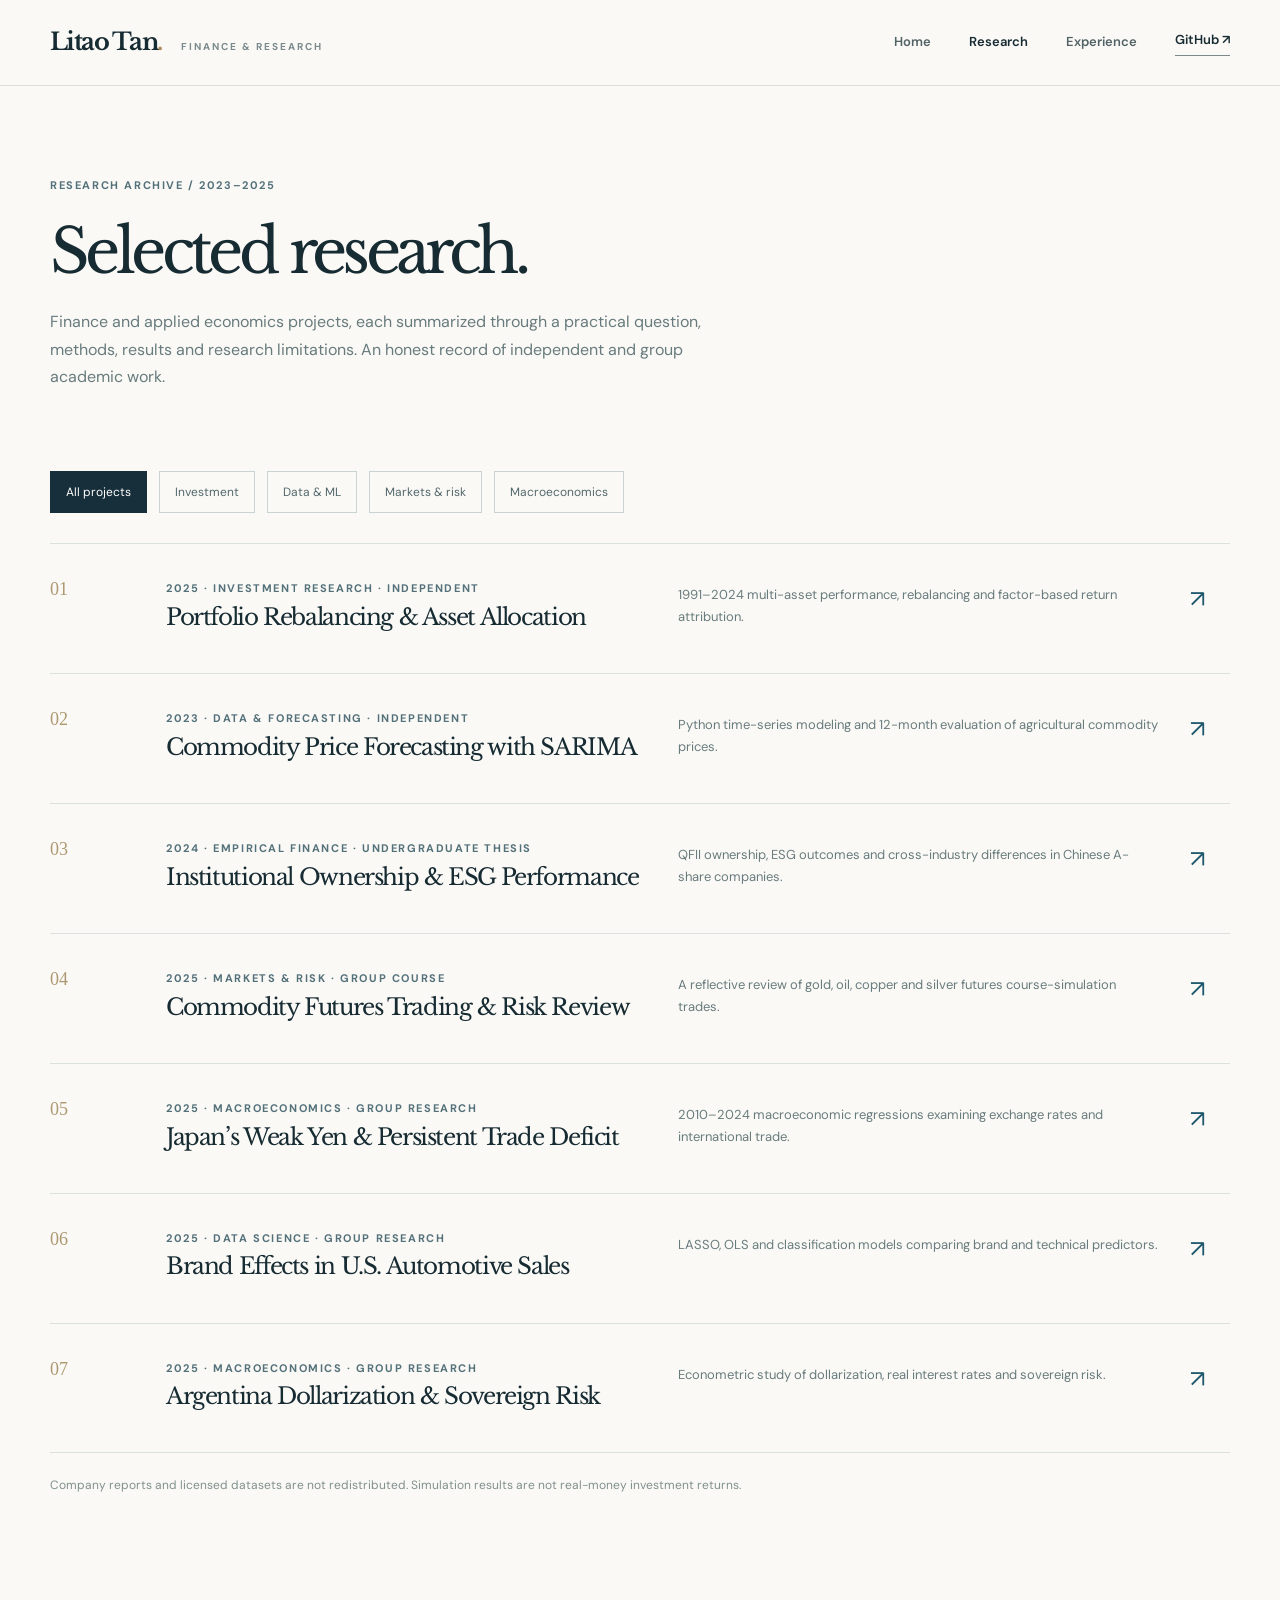
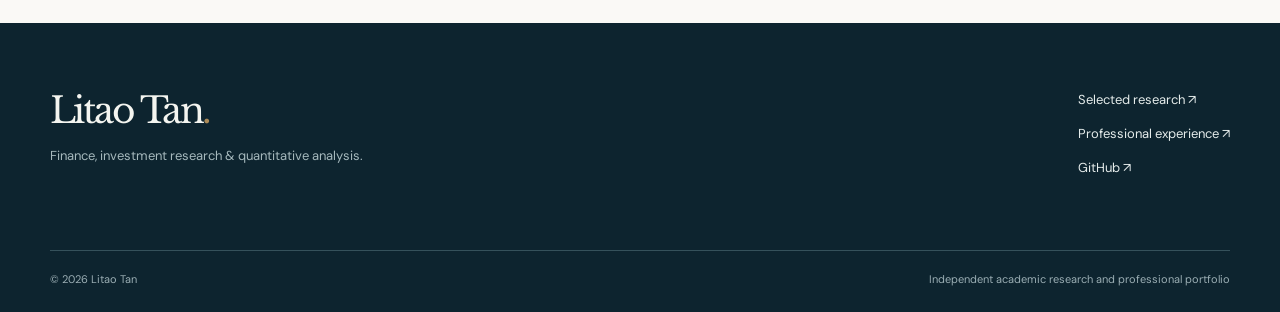
==== research.html @ 5efe3948 "Add files via upload" ====
<!doctype html><html lang="en"><head><meta charset="utf-8"><meta name="viewport" content="width=device-width, initial-scale=1"><meta name="theme-color" content="#faf9f6"><meta name="description" content="Seven finance, economics and quantitative research projects by Litao Tan."><link rel="icon" href="assets/favicon.svg" type="image/svg+xml"><link rel="stylesheet" href="assets/style.css"><title>Research Archive | Litao Tan</title></head><body><header class="header"><div class="container nav">
      <a class="brand" href="index.html" aria-label="Litao Tan, home"><span class="brand-name">Litao Tan<span class="brand-period">.</span></span><span class="brand-detail">FINANCE &amp; RESEARCH</span></a>
      <button class="hamburger" type="button" aria-label="Toggle navigation" aria-expanded="false">☰</button>
      <nav class="navlinks" aria-label="Main navigation"><a  href="index.html">Home</a><a class="nav-active" href="research.html">Research</a><a  href="career.html">Experience</a><a class="nav-outer" href="https://github.com/Litao-Tan" rel="noopener noreferrer" target="_blank">GitHub <span aria-hidden="true">↗</span></a></nav>
    </div></header><main><section class="library-intro"><div class="container"><div class="eyebrow">Research archive / 2023–2025</div><h1>Selected research.</h1><p>Finance and applied economics projects, each summarized through a practical question, methods, results and research limitations. An honest record of independent and group academic work.</p></div></section><section class="library-layout"><div class="container"><div class="filters" role="group" aria-label="Filter research by topic"><button type="button" class="filter active" data-filter="all" aria-pressed="true">All projects</button><button type="button" class="filter" data-filter="investment" aria-pressed="false">Investment</button><button type="button" class="filter" data-filter="data" aria-pressed="false">Data &amp; ML</button><button type="button" class="filter" data-filter="markets" aria-pressed="false">Markets &amp; risk</button><button type="button" class="filter" data-filter="macro" aria-pressed="false">Macroeconomics</button></div><div><a class="archive-row" href="projects/portfolio-rebalancing.html" data-category="investment"><div class="archive-n">01</div><div><div class="meta">2025 · Investment research · Independent</div><h2>Portfolio Rebalancing & Asset Allocation</h2></div><div class="archive-summary"><p>1991–2024 multi-asset performance, rebalancing and factor-based return attribution.</p></div><span class="archive-arrow">↗</span></a>
<a class="archive-row" href="projects/hog-price-forecasting.html" data-category="data"><div class="archive-n">02</div><div><div class="meta">2023 · Data & forecasting · Independent</div><h2>Commodity Price Forecasting with SARIMA</h2></div><div class="archive-summary"><p>Python time-series modeling and 12-month evaluation of agricultural commodity prices.</p></div><span class="archive-arrow">↗</span></a>
<a class="archive-row" href="projects/qfii-esg.html" data-category="investment"><div class="archive-n">03</div><div><div class="meta">2024 · Empirical finance · Undergraduate thesis</div><h2>Institutional Ownership & ESG Performance</h2></div><div class="archive-summary"><p>QFII ownership, ESG outcomes and cross-industry differences in Chinese A-share companies.</p></div><span class="archive-arrow">↗</span></a>
<a class="archive-row" href="projects/futures-trading.html" data-category="markets"><div class="archive-n">04</div><div><div class="meta">2025 · Markets & risk · Group course</div><h2>Commodity Futures Trading & Risk Review</h2></div><div class="archive-summary"><p>A reflective review of gold, oil, copper and silver futures course-simulation trades.</p></div><span class="archive-arrow">↗</span></a>
<a class="archive-row" href="projects/japan-trade.html" data-category="macro"><div class="archive-n">05</div><div><div class="meta">2025 · Macroeconomics · Group research</div><h2>Japan’s Weak Yen & Persistent Trade Deficit</h2></div><div class="archive-summary"><p>2010–2024 macroeconomic regressions examining exchange rates and international trade.</p></div><span class="archive-arrow">↗</span></a>
<a class="archive-row" href="projects/automotive-brand.html" data-category="data"><div class="archive-n">06</div><div><div class="meta">2025 · Data science · Group research</div><h2>Brand Effects in U.S. Automotive Sales</h2></div><div class="archive-summary"><p>LASSO, OLS and classification models comparing brand and technical predictors.</p></div><span class="archive-arrow">↗</span></a>
<a class="archive-row" href="projects/argentina-dollarization.html" data-category="macro"><div class="archive-n">07</div><div><div class="meta">2025 · Macroeconomics · Group research</div><h2>Argentina Dollarization & Sovereign Risk</h2></div><div class="archive-summary"><p>Econometric study of dollarization, real interest rates and sovereign risk.</p></div><span class="archive-arrow">↗</span></a></div><p class="library-note">Company reports and licensed datasets are not redistributed. Simulation results are not real-money investment returns.</p></div></section></main><footer class="footer"><div class="container footer-grid"><div><div class="footer-name">Litao Tan<span class="brand-period">.</span></div><p>Finance, investment research &amp; quantitative analysis.</p></div><div class="footer-right"><a href="research.html">Selected research ↗</a><a href="career.html">Professional experience ↗</a><a href="https://github.com/Litao-Tan" rel="noopener noreferrer" target="_blank">GitHub ↗</a></div></div><div class="container footer-base"><span>© 2026 Litao Tan</span><span>Independent academic research and professional portfolio</span></div></footer><script defer src="assets/site.js"></script></body></html>
---- assets/style.css ----
@import url('https://fonts.googleapis.com/css2?family=DM+Sans:wght@400;450;500;600;650;700&family=Libre+Baskerville:wght@400;700&display=swap');
:root{--paper:#faf9f6;--cream:#f5f3ed;--white:#fff;--ink:#172b32;--navy:#172f3b;--navy2:#0d242f;--muted:#5f7073;--line:#dbded9;--gold:#ad8b58;--teal:#1d586c;--accent:#a98855;--shadow:0 12px 30px rgba(27,51,62,.08)}
*{box-sizing:border-box}html{scroll-behavior:smooth}body{margin:0;background:var(--paper);color:var(--ink);font:16px/1.7 'DM Sans',-apple-system,BlinkMacSystemFont,'Segoe UI',sans-serif;-webkit-font-smoothing:antialiased}a{color:inherit;text-decoration:none}button{font:inherit;cursor:pointer}img,svg{max-width:100%;display:block}::selection{background:#d5c3a1}a:focus-visible,button:focus-visible{outline:3px solid var(--gold);outline-offset:4px}.container{width:min(1180px,calc(100% - 84px));margin-inline:auto}.serif{font-family:'Libre Baskerville',Georgia,serif}.mini-bar{display:none}
/* restrained navigation */
.header{position:sticky;top:0;z-index:30;background:rgba(250,249,246,.97);backdrop-filter:blur(14px);border-bottom:1px solid var(--line)}.nav{min-height:85px;display:flex;justify-content:space-between;align-items:center;gap:35px}.brand{display:flex;align-items:baseline;gap:20px}.brand-name{font-family:'Libre Baskerville',Georgia,serif;font-size:24px;letter-spacing:-.065em;font-weight:700;white-space:nowrap}.brand-period{color:var(--gold)}.brand-detail{color:#7a898b;font-size:10px;letter-spacing:.2em;font-weight:700;white-space:nowrap}.navlinks{display:flex;align-items:center;gap:38px}.navlinks a{font-size:13px;font-weight:600;color:#526365;transition:color .15s}.navlinks a:hover,.navlinks a.nav-active{color:var(--ink)}.navlinks .nav-outer{color:var(--ink);border-bottom:1px solid #7c8988;padding-bottom:4px}.hamburger{display:none;background:none;border:0;font-size:22px}
/* homepage */
.eyebrow,.kicker,.meta{color:#54717a;font-size:11px;font-weight:700;text-transform:uppercase;letter-spacing:.145em}.v2-hero{padding:114px 0 115px;background:var(--paper)}.hero-wrap{display:grid;grid-template-columns:minmax(0,1.7fr) minmax(300px,.65fr);gap:110px;align-items:end}.v2-hero h1{font-family:'Libre Baskerville',Georgia,serif;font-weight:400;font-size:clamp(46px,5.1vw,76px);letter-spacing:-.07em;line-height:1.17;margin:33px 0 31px}.v2-hero h1 em{font-style:normal;color:#9a8258}.hero-description{font-size:18px;color:#536568;max-width:650px;line-height:1.8;margin:0}.intro-actions{display:flex;align-items:center;flex-wrap:wrap;gap:34px;margin-top:40px}.text-link{font-size:13px;font-weight:700;letter-spacing:.005em;display:inline-flex;align-items:center;gap:16px;border-bottom:1px solid var(--ink);padding:0 0 10px}.text-link:hover{gap:21px}.text-link.subtle{color:#657577;border-color:#a5b1ad}.hero-aside{border-left:2px solid #bea980;padding-left:30px;margin-bottom:8px}.hero-aside .aside-label{font-size:11px;letter-spacing:.15em;color:#9e895d;text-transform:uppercase;font-weight:700}.hero-aside h2{font-family:'Libre Baskerville',Georgia,serif;font-size:22px;line-height:1.5;font-weight:400;letter-spacing:-.04em;margin:13px 0 20px}.hero-aside p{color:#6f8080;line-height:1.9;font-size:13px;margin:0}.hero-subline{margin-top:31px;display:flex;gap:12px;align-items:center;color:#7a8887;font-size:12px}.small-dot{width:5px;height:5px;border-radius:50%;background:var(--gold)}
.work-section{padding:104px 0 116px;border-top:1px solid var(--line);background:#fff}.section-heading{display:flex;justify-content:space-between;gap:35px;align-items:end;margin-bottom:45px}.section-heading h2,.simple-heading{font:400 clamp(34px,3.2vw,49px)/1.25 'Libre Baskerville',Georgia,serif;letter-spacing:-.065em;margin:14px 0 0}.section-heading p{max-width:345px;color:#72817e;margin:0;font-size:14px;line-height:1.8}.feature-card{display:grid;grid-template-columns:1.05fr .95fr;min-height:408px;background:#f2f5f3;border:1px solid #e1e7e3;overflow:hidden}.feature-figure{padding:40px 34px;display:flex;justify-content:center;align-items:center;border-right:1px solid #dfe6e2}.feature-figure img{max-width:100%;width:100%;height:auto;max-height:320px;object-fit:contain}.feature-story{padding:57px 58px;display:flex;flex-direction:column;align-items:start;justify-content:center}.feature-story h3{font:400 clamp(27px,2.9vw,40px)/1.28 'Libre Baskerville',Georgia,serif;letter-spacing:-.06em;margin:20px 0 19px}.feature-story p{color:#53686b;line-height:1.86;font-size:15px;margin:0 0 26px}.feature-measure{display:flex;gap:13px;align-items:center;border-top:1px solid #cddbd7;width:100%;padding-top:19px;margin:2px 0 31px}.feature-measure strong{font:400 28px/1 Georgia,serif}.feature-measure span{font-size:12px;line-height:1.4;color:#6f8081}.secondary-cards{display:grid;grid-template-columns:repeat(2,1fr);gap:24px;margin-top:25px}.secondary-card{display:grid;grid-template-columns:180px 1fr;align-items:center;gap:29px;padding:28px 28px 28px 15px;background:var(--paper);border:1px solid var(--line);min-height:224px;transition:border .15s}.secondary-card:hover,.feature-card:hover{border-color:#a2b3ad}.secondary-card .side-figure{width:180px;display:flex;align-items:center;justify-content:center}.secondary-card img{width:100%;height:140px;object-fit:contain}.secondary-card h3{font:400 22px/1.35 'Libre Baskerville',Georgia,serif;letter-spacing:-.045em;margin:10px 0}.secondary-card p{font-size:13px;line-height:1.65;color:#687979;margin:0 0 12px}.card-link{color:var(--teal);font-size:12px;font-weight:700}.more-work{display:flex;justify-content:flex-end;margin-top:30px}
/* experience */
.about-section{padding:105px 0 110px;background:var(--cream)}.experience-head{display:grid;grid-template-columns:.8fr 1.2fr;gap:65px;margin-bottom:38px}.experience-head p{font-size:15px;color:#647370;max-width:590px;margin:32px 0 0}.experience-list{border-top:1px solid #d2d6d0}.exp-line{display:grid;grid-template-columns:105px 1.1fr 1fr;gap:25px;border-bottom:1px solid #d2d6d0;padding:27px 0;align-items:start}.exp-line .year{font-size:12px;color:#7e8784;margin-top:5px}.exp-line h3{font-weight:600;font-size:16px;margin:0;line-height:1.5}.exp-line .org{color:#61716e;font-size:14px}.exp-line p{font-size:13px;color:#6a7874;line-height:1.7;margin:5px 0 0}.about-link{margin-top:32px}
.tool-section{padding:108px 0;background:#fff}.tools-layout{display:grid;grid-template-columns:1fr 1.25fr;gap:90px}.tools-layout .simple-heading{max-width:380px}.tools-layout .summary{font-size:15px;color:#687a7c;margin-top:20px;max-width:370px}.tool-rows{border-top:1px solid var(--line)}.tool-row{display:grid;grid-template-columns:155px 1fr;gap:22px;border-bottom:1px solid var(--line);padding:24px 0}.tool-row strong{font-size:13px;color:#263d43}.tool-row span{color:#657679;font-size:14px}
.end-section{padding:94px 0 105px;background:#f3f2ed;border-top:1px solid var(--line)}.end-content{display:grid;grid-template-columns:1fr 1fr;gap:90px;align-items:start}.end-content h2{font:400 35px/1.3 'Libre Baskerville',Georgia,serif;letter-spacing:-.05em;margin:18px 0 18px}.end-content p{font-size:14px;color:#647575}.end-content .end-institution{padding:18px 0;border-bottom:1px solid #d4d8d1}.end-content .end-institution:first-child{border-top:1px solid #d4d8d1}.end-institution strong{display:block;font-size:15px}.end-institution span{display:block;font-size:13px;color:#6c7977;margin-top:2px}
.footer{background:var(--navy2);color:#f4f5f0;padding:66px 0 23px}.footer-grid{display:flex;justify-content:space-between;gap:70px}.footer-name{font:400 36px/1.2 'Libre Baskerville',Georgia,serif;letter-spacing:-.07em}.footer-grid p{color:#a6b9bd;font-size:13px}.footer-right{display:flex;flex-direction:column;gap:12px;align-items:flex-start}.footer-right a{font-size:13px;color:#e5eceb}.footer-right a:hover{color:#dbc299}.footer-base{border-top:1px solid #35515b;margin-top:70px;padding-top:19px;font-size:11px;display:flex;justify-content:space-between;color:#9baeb4;gap:25px}
/* all-projects archive */
.library-intro{padding:90px 0 65px}.library-intro h1{font:400 clamp(42px,4.8vw,69px)/1.2 'Libre Baskerville',Georgia,serif;letter-spacing:-.075em;margin:20px 0}.library-intro p{max-width:690px;font-size:16px;color:#687b7d}.library-layout{padding-bottom:115px}.filters{display:flex;gap:12px;flex-wrap:wrap;margin-bottom:30px}.filter{background:transparent;color:#53686b;border:1px solid #c9d3d2;padding:10px 15px;font-size:12px}.filter:hover,.filter.active{background:var(--navy);border-color:var(--navy);color:white}.archive-row{display:grid;grid-template-columns:86px 1fr 1fr 40px;gap:30px;padding:35px 0;border-top:1px solid #dbe2de;align-items:start}.archive-row:last-child{border-bottom:1px solid #dbe2de}.archive-row .archive-n{font:400 18px Georgia,serif;color:#ad9871}.archive-row h2{font:400 23px/1.4 'Libre Baskerville',Georgia,serif;letter-spacing:-.06em;margin:3px 0 5px}.archive-row p{font-size:13px;color:#697c7d;margin:5px 0}.archive-row .archive-arrow{font-size:24px;color:var(--teal)}.archive-row[hidden]{display:none!important}.library-note{font-size:12px;color:#81908d;margin-top:22px}
/* existing detailed project pages, professionally reset */
.detailtop{background:var(--navy);color:#fff;padding:68px 0 74px}.detailtop h1{font:400 clamp(42px,4.6vw,64px)/1.22 'Libre Baskerville',Georgia,serif;letter-spacing:-.065em;max-width:930px;margin:21px 0}.detailtop .intro{font-size:17px;color:#c7d5d7;max-width:760px;line-height:1.8}.detailtop .eyebrow,.eyebrow.light{color:#d1b783}.backlink{font-size:13px;color:#bfd0d4;display:inline-flex;margin-bottom:36px}.detailsub{display:flex;gap:25px;flex-wrap:wrap;font-size:12px;color:#b6ccd0;letter-spacing:.07em;text-transform:uppercase;margin-top:30px}.detailbody{display:grid;grid-template-columns:230px minmax(0,1fr);gap:90px;padding-top:90px;padding-bottom:110px}.detailside{position:sticky;top:120px;align-self:start}.sidelabel{font-size:11px;color:var(--teal);font-weight:700;letter-spacing:.12em;margin:0 0 16px}.detailmetrics{margin-bottom:38px}.metric{padding:18px 0;border-top:1px solid var(--line)}.metric strong{font:400 27px Georgia,serif;display:block}.metric span{color:#728385;font-size:12px}.smalltags{display:flex;gap:7px;flex-wrap:wrap}.smalltags span{background:#eaf0ee;padding:5px 9px;font-size:11px;color:#4d6972}.detailsection{margin-bottom:53px}.detailsection h2{font:400 29px/1.45 'Libre Baskerville',Georgia,serif;letter-spacing:-.045em;margin:15px 0 20px}.detailsection p,.detailsection li{color:#596e72;font-size:15px;line-height:1.85}.detailsection li{margin-bottom:12px}.figure{padding:26px;background:#fff;border:1px solid var(--line);margin:20px 0 50px}.figure img{width:100%;object-fit:contain;max-height:430px}.figcap,.disclaimer{font-size:12px;color:#78888a}.note-box{padding:24px;background:#f0f2ee;border-left:3px solid #b99b66;font-size:13px;color:#637674;line-height:1.9}.arrowlink{font-size:13px;font-weight:700;color:var(--teal);display:inline-flex;gap:10px;align-items:center}.arrowlink:hover{text-decoration:underline}.btn{display:inline-block;font-size:13px;padding:14px 18px;border:1px solid var(--navy)}.btn.dark{background:var(--navy);color:#fff}
/* career / professional profile */
.career-layout{display:grid;grid-template-columns:240px 1fr;gap:90px;padding-top:82px;padding-bottom:100px}.career-sidebar{position:sticky;top:130px;align-self:start;border-top:2px solid #b89c6d;padding-top:21px}.career-sidebar p{font-size:13px;color:#61757b}.career-main{min-width:0}.career-section{border-bottom:1px solid var(--line);padding-bottom:42px;margin-bottom:42px}.career-section:last-child{border-bottom:0}.career-section h2{font:400 30px/1.4 'Libre Baskerville',Georgia,serif;letter-spacing:-.055em;margin:18px 0}.career-section>p{color:#536a70;font-size:15px;line-height:1.85}.career-job{margin:28px 0}.career-date{font-size:11px;font-weight:700;letter-spacing:.1em;color:#7b8a88}.career-job h3{font-size:17px;font-weight:700;margin:6px 0 4px}.exporg{font-size:13px;color:var(--teal);font-weight:600}.career-job p{color:#62767a;font-size:14px}.career-skillgrid{display:grid;grid-template-columns:1fr 1fr;gap:18px;margin:24px 0}.career-skillgrid>div{background:#fff;border:1px solid var(--line);padding:22px}.career-skillgrid h3{font-size:14px;margin:0 0 8px}.career-skillgrid p{font-size:13px;color:#63777a;margin:0}
@media(max-width:1100px){.container{width:min(1180px,calc(100% - 54px))}.hero-wrap{gap:60px}.v2-hero h1{font-size:clamp(43px,5.3vw,66px)}.secondary-card{grid-template-columns:140px 1fr;gap:19px}.secondary-card .side-figure{width:140px}.feature-story{padding:35px}}
@media(max-width:800px){.hero-wrap,.tools-layout,.end-content,.experience-head{grid-template-columns:1fr;gap:33px}.v2-hero{padding:83px 0 86px}.hero-aside{max-width:450px}.feature-card{grid-template-columns:1fr}.feature-figure{border-right:0;border-bottom:1px solid #dfe6e2;padding:35px;max-height:360px}.secondary-cards{grid-template-columns:1fr}.secondary-card{grid-template-columns:180px 1fr}.secondary-card .side-figure{width:180px}.about-section,.work-section,.tool-section{padding:80px 0}.experience-head p{margin:0}.detailbody,.career-layout{gap:35px;grid-template-columns:1fr}.detailside,.career-sidebar{position:static}.archive-row{grid-template-columns:48px 1fr 1fr 25px;gap:15px}}
@media(max-width:640px){.container{width:calc(100% - 40px)}.nav{min-height:73px}.brand{gap:9px}.brand-name{font-size:20px}.brand-detail{font-size:8px;letter-spacing:.08em}.hamburger{display:block}.navlinks{display:none;position:absolute;top:72px;left:0;right:0;flex-direction:column;align-items:stretch;gap:4px;background:var(--paper);border-bottom:1px solid var(--line);padding:14px 20px 22px}.navlinks.open{display:flex}.navlinks a{padding:11px 0}.v2-hero{padding:63px 0 73px}.v2-hero h1{font-size:clamp(38px,10.2vw,55px);line-height:1.23;margin:22px 0}.hero-description{font-size:16px}.hero-aside{margin-top:12px;padding-left:22px}.intro-actions{gap:21px}.section-heading{display:block}.section-heading p{margin-top:14px}.section-heading h2,.simple-heading{font-size:34px}.feature-story{padding:32px 25px 35px}.feature-story h3{font-size:27px}.feature-figure{padding:22px}.secondary-card{grid-template-columns:1fr;gap:0;padding:17px}.secondary-card .side-figure{width:100%;height:160px}.secondary-card img{height:145px}.secondary-card h3{font-size:22px}.secondary-card .secondary-story{padding:8px}.exp-line{grid-template-columns:70px 1fr;gap:11px}.exp-line .org{grid-column:2}.tool-row{grid-template-columns:1fr;gap:6px}.end-content{gap:30px}.end-section{padding:75px 0}.footer-grid,.footer-base{display:block}.footer-right{margin-top:30px}.footer-base span{display:block;margin-top:8px}.library-intro{padding:63px 0 48px}.archive-row{grid-template-columns:28px 1fr 20px;gap:10px}.archive-row .archive-summary{grid-column:2}.archive-row .archive-arrow{grid-column:3;grid-row:1}.archive-row h2{font-size:20px}.detailtop{padding:45px 0 55px}.detailtop h1{font-size:37px}.detailbody{padding:53px 0}.detailsection h2{font-size:25px}.career-layout{padding:53px 0}.career-skillgrid{grid-template-columns:1fr}}
@media(prefers-reduced-motion:reduce){html{scroll-behavior:auto}*,*:before,*:after{transition:none!important}}
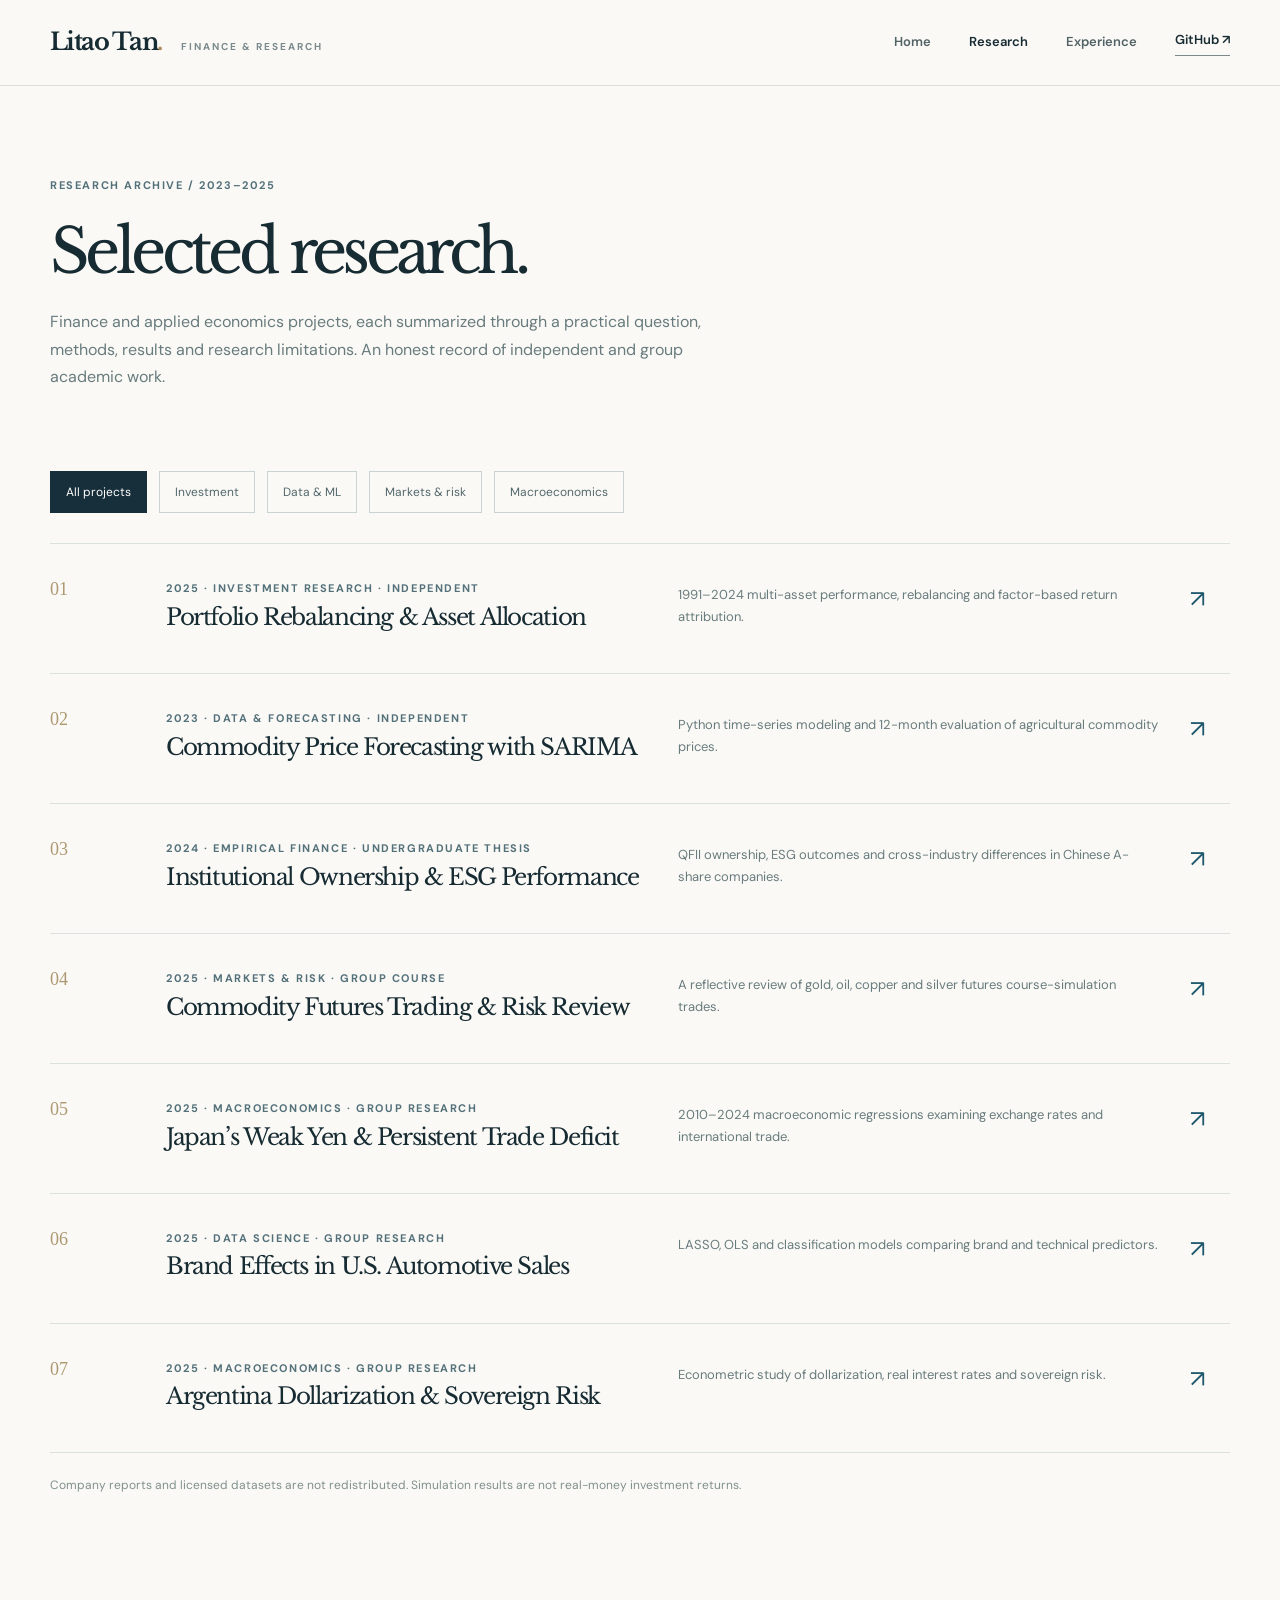
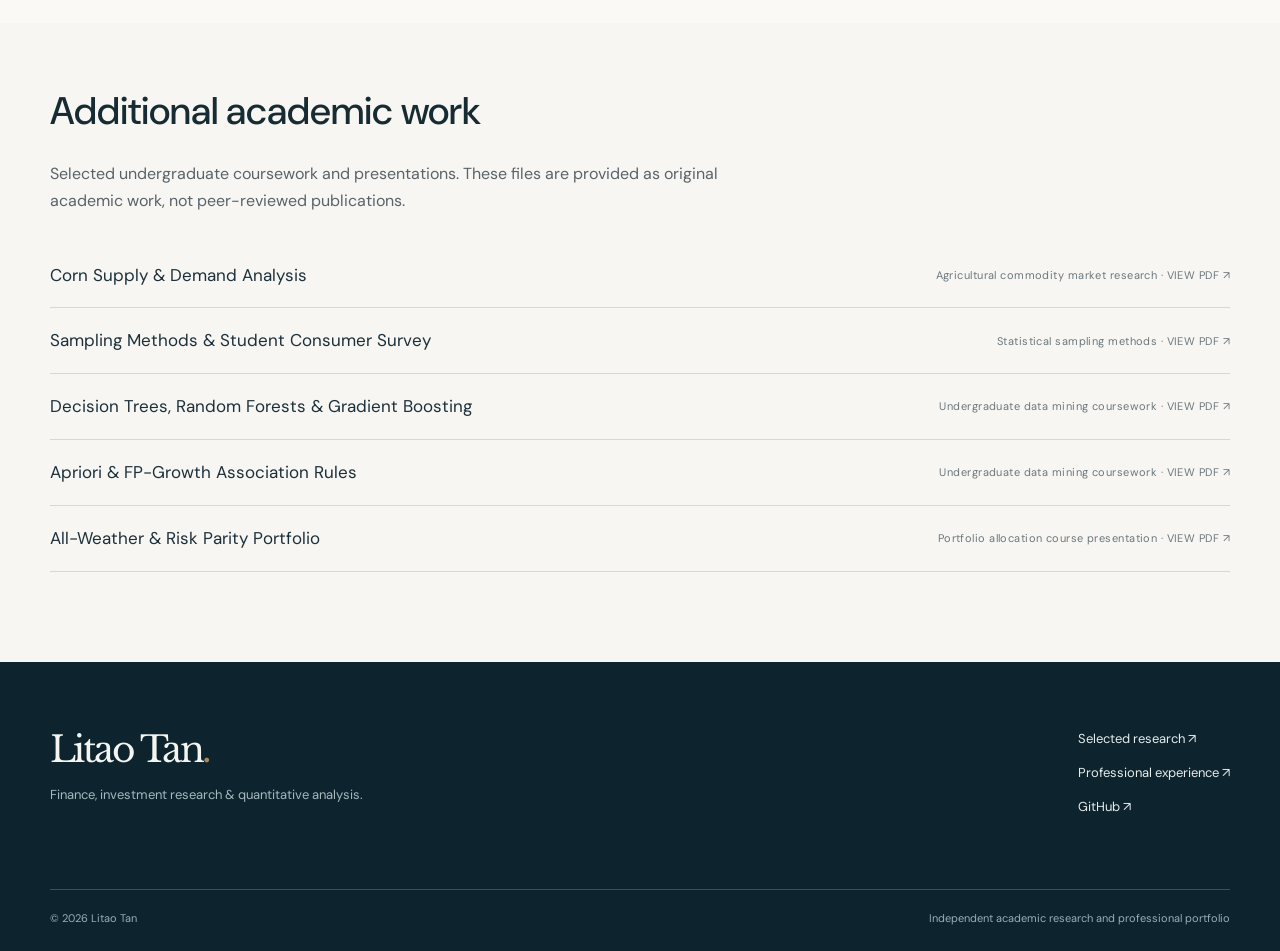
==== commit 4fdef4c6: "Add files via upload" ====
--- a/research.html
+++ b/research.html
@@ -1,11 +1,12 @@
-<!doctype html><html lang="en"><head><meta charset="utf-8"><meta name="viewport" content="width=device-width, initial-scale=1"><meta name="theme-color" content="#faf9f6"><meta name="description" content="Seven finance, economics and quantitative research projects by Litao Tan."><link rel="icon" href="assets/favicon.svg" type="image/svg+xml"><link rel="stylesheet" href="assets/style.css"><title>Research Archive | Litao Tan</title></head><body><header class="header"><div class="container nav">
-      <a class="brand" href="index.html" aria-label="Litao Tan, home"><span class="brand-name">Litao Tan<span class="brand-period">.</span></span><span class="brand-detail">FINANCE &amp; RESEARCH</span></a>
-      <button class="hamburger" type="button" aria-label="Toggle navigation" aria-expanded="false">☰</button>
-      <nav class="navlinks" aria-label="Main navigation"><a  href="index.html">Home</a><a class="nav-active" href="research.html">Research</a><a  href="career.html">Experience</a><a class="nav-outer" href="https://github.com/Litao-Tan" rel="noopener noreferrer" target="_blank">GitHub <span aria-hidden="true">↗</span></a></nav>
-    </div></header><main><section class="library-intro"><div class="container"><div class="eyebrow">Research archive / 2023–2025</div><h1>Selected research.</h1><p>Finance and applied economics projects, each summarized through a practical question, methods, results and research limitations. An honest record of independent and group academic work.</p></div></section><section class="library-layout"><div class="container"><div class="filters" role="group" aria-label="Filter research by topic"><button type="button" class="filter active" data-filter="all" aria-pressed="true">All projects</button><button type="button" class="filter" data-filter="investment" aria-pressed="false">Investment</button><button type="button" class="filter" data-filter="data" aria-pressed="false">Data &amp; ML</button><button type="button" class="filter" data-filter="markets" aria-pressed="false">Markets &amp; risk</button><button type="button" class="filter" data-filter="macro" aria-pressed="false">Macroeconomics</button></div><div><a class="archive-row" href="projects/portfolio-rebalancing.html" data-category="investment"><div class="archive-n">01</div><div><div class="meta">2025 · Investment research · Independent</div><h2>Portfolio Rebalancing & Asset Allocation</h2></div><div class="archive-summary"><p>1991–2024 multi-asset performance, rebalancing and factor-based return attribution.</p></div><span class="archive-arrow">↗</span></a>
-<a class="archive-row" href="projects/hog-price-forecasting.html" data-category="data"><div class="archive-n">02</div><div><div class="meta">2023 · Data & forecasting · Independent</div><h2>Commodity Price Forecasting with SARIMA</h2></div><div class="archive-summary"><p>Python time-series modeling and 12-month evaluation of agricultural commodity prices.</p></div><span class="archive-arrow">↗</span></a>
-<a class="archive-row" href="projects/qfii-esg.html" data-category="investment"><div class="archive-n">03</div><div><div class="meta">2024 · Empirical finance · Undergraduate thesis</div><h2>Institutional Ownership & ESG Performance</h2></div><div class="archive-summary"><p>QFII ownership, ESG outcomes and cross-industry differences in Chinese A-share companies.</p></div><span class="archive-arrow">↗</span></a>
-<a class="archive-row" href="projects/futures-trading.html" data-category="markets"><div class="archive-n">04</div><div><div class="meta">2025 · Markets & risk · Group course</div><h2>Commodity Futures Trading & Risk Review</h2></div><div class="archive-summary"><p>A reflective review of gold, oil, copper and silver futures course-simulation trades.</p></div><span class="archive-arrow">↗</span></a>
-<a class="archive-row" href="projects/japan-trade.html" data-category="macro"><div class="archive-n">05</div><div><div class="meta">2025 · Macroeconomics · Group research</div><h2>Japan’s Weak Yen & Persistent Trade Deficit</h2></div><div class="archive-summary"><p>2010–2024 macroeconomic regressions examining exchange rates and international trade.</p></div><span class="archive-arrow">↗</span></a>
-<a class="archive-row" href="projects/automotive-brand.html" data-category="data"><div class="archive-n">06</div><div><div class="meta">2025 · Data science · Group research</div><h2>Brand Effects in U.S. Automotive Sales</h2></div><div class="archive-summary"><p>LASSO, OLS and classification models comparing brand and technical predictors.</p></div><span class="archive-arrow">↗</span></a>
-<a class="archive-row" href="projects/argentina-dollarization.html" data-category="macro"><div class="archive-n">07</div><div><div class="meta">2025 · Macroeconomics · Group research</div><h2>Argentina Dollarization & Sovereign Risk</h2></div><div class="archive-summary"><p>Econometric study of dollarization, real interest rates and sovereign risk.</p></div><span class="archive-arrow">↗</span></a></div><p class="library-note">Company reports and licensed datasets are not redistributed. Simulation results are not real-money investment returns.</p></div></section></main><footer class="footer"><div class="container footer-grid"><div><div class="footer-name">Litao Tan<span class="brand-period">.</span></div><p>Finance, investment research &amp; quantitative analysis.</p></div><div class="footer-right"><a href="research.html">Selected research ↗</a><a href="career.html">Professional experience ↗</a><a href="https://github.com/Litao-Tan" rel="noopener noreferrer" target="_blank">GitHub ↗</a></div></div><div class="container footer-base"><span>© 2026 Litao Tan</span><span>Independent academic research and professional portfolio</span></div></footer><script defer src="assets/site.js"></script></body></html>+<!DOCTYPE html>
+<html lang="en"><head><meta charset="utf-8"/><meta content="width=device-width, initial-scale=1" name="viewport"/><meta content="#faf9f6" name="theme-color"/><meta content="Seven finance, economics and quantitative research projects by Litao Tan." name="description"/><link href="assets/favicon.svg" rel="icon" type="image/svg+xml"/><link href="assets/style.css" rel="stylesheet"/><title>Research Archive | Litao Tan</title></head><body><header class="header"><div class="container nav">
+<a aria-label="Litao Tan, home" class="brand" href="index.html"><span class="brand-name">Litao Tan<span class="brand-period">.</span></span><span class="brand-detail">FINANCE &amp; RESEARCH</span></a>
+<button aria-expanded="false" aria-label="Toggle navigation" class="hamburger" type="button">☰</button>
+<nav aria-label="Main navigation" class="navlinks"><a href="index.html">Home</a><a class="nav-active" href="research.html">Research</a><a href="career.html">Experience</a><a class="nav-outer" href="https://github.com/Litao-Tan" rel="noopener noreferrer" target="_blank">GitHub <span aria-hidden="true">↗</span></a></nav>
+</div></header><main><section class="library-intro"><div class="container"><div class="eyebrow">Research archive / 2023–2025</div><h1>Selected research.</h1><p>Finance and applied economics projects, each summarized through a practical question, methods, results and research limitations. An honest record of independent and group academic work.</p></div></section><section class="library-layout"><div class="container"><div aria-label="Filter research by topic" class="filters" role="group"><button aria-pressed="true" class="filter active" data-filter="all" type="button">All projects</button><button aria-pressed="false" class="filter" data-filter="investment" type="button">Investment</button><button aria-pressed="false" class="filter" data-filter="data" type="button">Data &amp; ML</button><button aria-pressed="false" class="filter" data-filter="markets" type="button">Markets &amp; risk</button><button aria-pressed="false" class="filter" data-filter="macro" type="button">Macroeconomics</button></div><div><a class="archive-row" data-category="investment" href="projects/portfolio-rebalancing.html"><div class="archive-n">01</div><div><div class="meta">2025 · Investment research · Independent</div><h2>Portfolio Rebalancing &amp; Asset Allocation</h2></div><div class="archive-summary"><p>1991–2024 multi-asset performance, rebalancing and factor-based return attribution.</p></div><span class="archive-arrow">↗</span></a>
+<a class="archive-row" data-category="data" href="projects/hog-price-forecasting.html"><div class="archive-n">02</div><div><div class="meta">2023 · Data &amp; forecasting · Independent</div><h2>Commodity Price Forecasting with SARIMA</h2></div><div class="archive-summary"><p>Python time-series modeling and 12-month evaluation of agricultural commodity prices.</p></div><span class="archive-arrow">↗</span></a>
+<a class="archive-row" data-category="investment" href="projects/qfii-esg.html"><div class="archive-n">03</div><div><div class="meta">2024 · Empirical finance · Undergraduate thesis</div><h2>Institutional Ownership &amp; ESG Performance</h2></div><div class="archive-summary"><p>QFII ownership, ESG outcomes and cross-industry differences in Chinese A-share companies.</p></div><span class="archive-arrow">↗</span></a>
+<a class="archive-row" data-category="markets" href="projects/futures-trading.html"><div class="archive-n">04</div><div><div class="meta">2025 · Markets &amp; risk · Group course</div><h2>Commodity Futures Trading &amp; Risk Review</h2></div><div class="archive-summary"><p>A reflective review of gold, oil, copper and silver futures course-simulation trades.</p></div><span class="archive-arrow">↗</span></a>
+<a class="archive-row" data-category="macro" href="projects/japan-trade.html"><div class="archive-n">05</div><div><div class="meta">2025 · Macroeconomics · Group research</div><h2>Japan’s Weak Yen &amp; Persistent Trade Deficit</h2></div><div class="archive-summary"><p>2010–2024 macroeconomic regressions examining exchange rates and international trade.</p></div><span class="archive-arrow">↗</span></a>
+<a class="archive-row" data-category="data" href="projects/automotive-brand.html"><div class="archive-n">06</div><div><div class="meta">2025 · Data science · Group research</div><h2>Brand Effects in U.S. Automotive Sales</h2></div><div class="archive-summary"><p>LASSO, OLS and classification models comparing brand and technical predictors.</p></div><span class="archive-arrow">↗</span></a>
+<a class="archive-row" data-category="macro" href="projects/argentina-dollarization.html"><div class="archive-n">07</div><div><div class="meta">2025 · Macroeconomics · Group research</div><h2>Argentina Dollarization &amp; Sovereign Risk</h2></div><div class="archive-summary"><p>Econometric study of dollarization, real interest rates and sovereign risk.</p></div><span class="archive-arrow">↗</span></a></div><p class="library-note">Company reports and licensed datasets are not redistributed. Simulation results are not real-money investment returns.</p></div></section><section class="supplementary-library"><div class="container"><h2>Additional academic work</h2><p>Selected undergraduate coursework and presentations. These files are provided as original academic work, not peer-reviewed publications.</p><a class="supplementary-row" href="papers/corn-supply-demand.pdf" rel="noopener noreferrer" target="_blank"><span>Corn Supply &amp; Demand Analysis</span><small>Agricultural commodity market research · VIEW PDF ↗</small></a><a class="supplementary-row" href="papers/sampling-methods.pdf" rel="noopener noreferrer" target="_blank"><span>Sampling Methods &amp; Student Consumer Survey</span><small>Statistical sampling methods · VIEW PDF ↗</small></a><a class="supplementary-row" href="papers/machine-learning-trees.pdf" rel="noopener noreferrer" target="_blank"><span>Decision Trees, Random Forests &amp; Gradient Boosting</span><small>Undergraduate data mining coursework · VIEW PDF ↗</small></a><a class="supplementary-row" href="papers/association-rule-mining.pdf" rel="noopener noreferrer" target="_blank"><span>Apriori &amp; FP-Growth Association Rules</span><small>Undergraduate data mining coursework · VIEW PDF ↗</small></a><a class="supplementary-row" href="papers/risk-parity-presentation.pdf" rel="noopener noreferrer" target="_blank"><span>All-Weather &amp; Risk Parity Portfolio</span><small>Portfolio allocation course presentation · VIEW PDF ↗</small></a></div></section></main><footer class="footer"><div class="container footer-grid"><div><div class="footer-name">Litao Tan<span class="brand-period">.</span></div><p>Finance, investment research &amp; quantitative analysis.</p></div><div class="footer-right"><a href="research.html">Selected research ↗</a><a href="career.html">Professional experience ↗</a><a href="https://github.com/Litao-Tan" rel="noopener noreferrer" target="_blank">GitHub ↗</a></div></div><div class="container footer-base"><span>© 2026 Litao Tan</span><span>Independent academic research and professional portfolio</span></div></footer><script defer="" src="assets/site.js"></script></body></html>
--- a/assets/style.css
+++ b/assets/style.css
@@ -21,3 +21,6 @@
 @media(max-width:800px){.hero-wrap,.tools-layout,.end-content,.experience-head{grid-template-columns:1fr;gap:33px}.v2-hero{padding:83px 0 86px}.hero-aside{max-width:450px}.feature-card{grid-template-columns:1fr}.feature-figure{border-right:0;border-bottom:1px solid #dfe6e2;padding:35px;max-height:360px}.secondary-cards{grid-template-columns:1fr}.secondary-card{grid-template-columns:180px 1fr}.secondary-card .side-figure{width:180px}.about-section,.work-section,.tool-section{padding:80px 0}.experience-head p{margin:0}.detailbody,.career-layout{gap:35px;grid-template-columns:1fr}.detailside,.career-sidebar{position:static}.archive-row{grid-template-columns:48px 1fr 1fr 25px;gap:15px}}
 @media(max-width:640px){.container{width:calc(100% - 40px)}.nav{min-height:73px}.brand{gap:9px}.brand-name{font-size:20px}.brand-detail{font-size:8px;letter-spacing:.08em}.hamburger{display:block}.navlinks{display:none;position:absolute;top:72px;left:0;right:0;flex-direction:column;align-items:stretch;gap:4px;background:var(--paper);border-bottom:1px solid var(--line);padding:14px 20px 22px}.navlinks.open{display:flex}.navlinks a{padding:11px 0}.v2-hero{padding:63px 0 73px}.v2-hero h1{font-size:clamp(38px,10.2vw,55px);line-height:1.23;margin:22px 0}.hero-description{font-size:16px}.hero-aside{margin-top:12px;padding-left:22px}.intro-actions{gap:21px}.section-heading{display:block}.section-heading p{margin-top:14px}.section-heading h2,.simple-heading{font-size:34px}.feature-story{padding:32px 25px 35px}.feature-story h3{font-size:27px}.feature-figure{padding:22px}.secondary-card{grid-template-columns:1fr;gap:0;padding:17px}.secondary-card .side-figure{width:100%;height:160px}.secondary-card img{height:145px}.secondary-card h3{font-size:22px}.secondary-card .secondary-story{padding:8px}.exp-line{grid-template-columns:70px 1fr;gap:11px}.exp-line .org{grid-column:2}.tool-row{grid-template-columns:1fr;gap:6px}.end-content{gap:30px}.end-section{padding:75px 0}.footer-grid,.footer-base{display:block}.footer-right{margin-top:30px}.footer-base span{display:block;margin-top:8px}.library-intro{padding:63px 0 48px}.archive-row{grid-template-columns:28px 1fr 20px;gap:10px}.archive-row .archive-summary{grid-column:2}.archive-row .archive-arrow{grid-column:3;grid-row:1}.archive-row h2{font-size:20px}.detailtop{padding:45px 0 55px}.detailtop h1{font-size:37px}.detailbody{padding:53px 0}.detailsection h2{font-size:25px}.career-layout{padding:53px 0}.career-skillgrid{grid-template-columns:1fr}}
 @media(prefers-reduced-motion:reduce){html{scroll-behavior:auto}*,*:before,*:after{transition:none!important}}
+
+/* Original academic papers */
+.paper-actions{display:flex;gap:12px;flex-wrap:wrap;margin-top:22px}.paper-button{display:inline-flex;align-items:center;justify-content:center;min-height:44px;padding:12px 18px;background:#1d3341;color:#fff!important;font-size:12px;font-weight:650;letter-spacing:.07em;text-decoration:none;border:1px solid #1d3341;border-radius:3px}.paper-button-secondary{background:transparent;color:#1d3341!important}.paper-button:hover{opacity:.82}.supplementary-library{padding:56px 0 90px;background:#f7f6f2}.supplementary-library h2{font-size:clamp(26px,3vw,40px);font-weight:500;margin:0 0 14px}.supplementary-library p{max-width:720px;color:#58636a;margin-bottom:28px}.supplementary-row{display:flex;justify-content:space-between;align-items:center;gap:20px;padding:18px 0;border-bottom:1px solid #d8d8d3;color:#1c303b;text-decoration:none}.supplementary-row span{font-size:17px}.supplementary-row small{font-size:11px;letter-spacing:.04em;color:#6b777d;text-align:right}.supplementary-row:hover{color:#b08d5a}@media(max-width:650px){.supplementary-row{align-items:flex-start;flex-direction:column;gap:5px}.supplementary-row small{text-align:left}}
